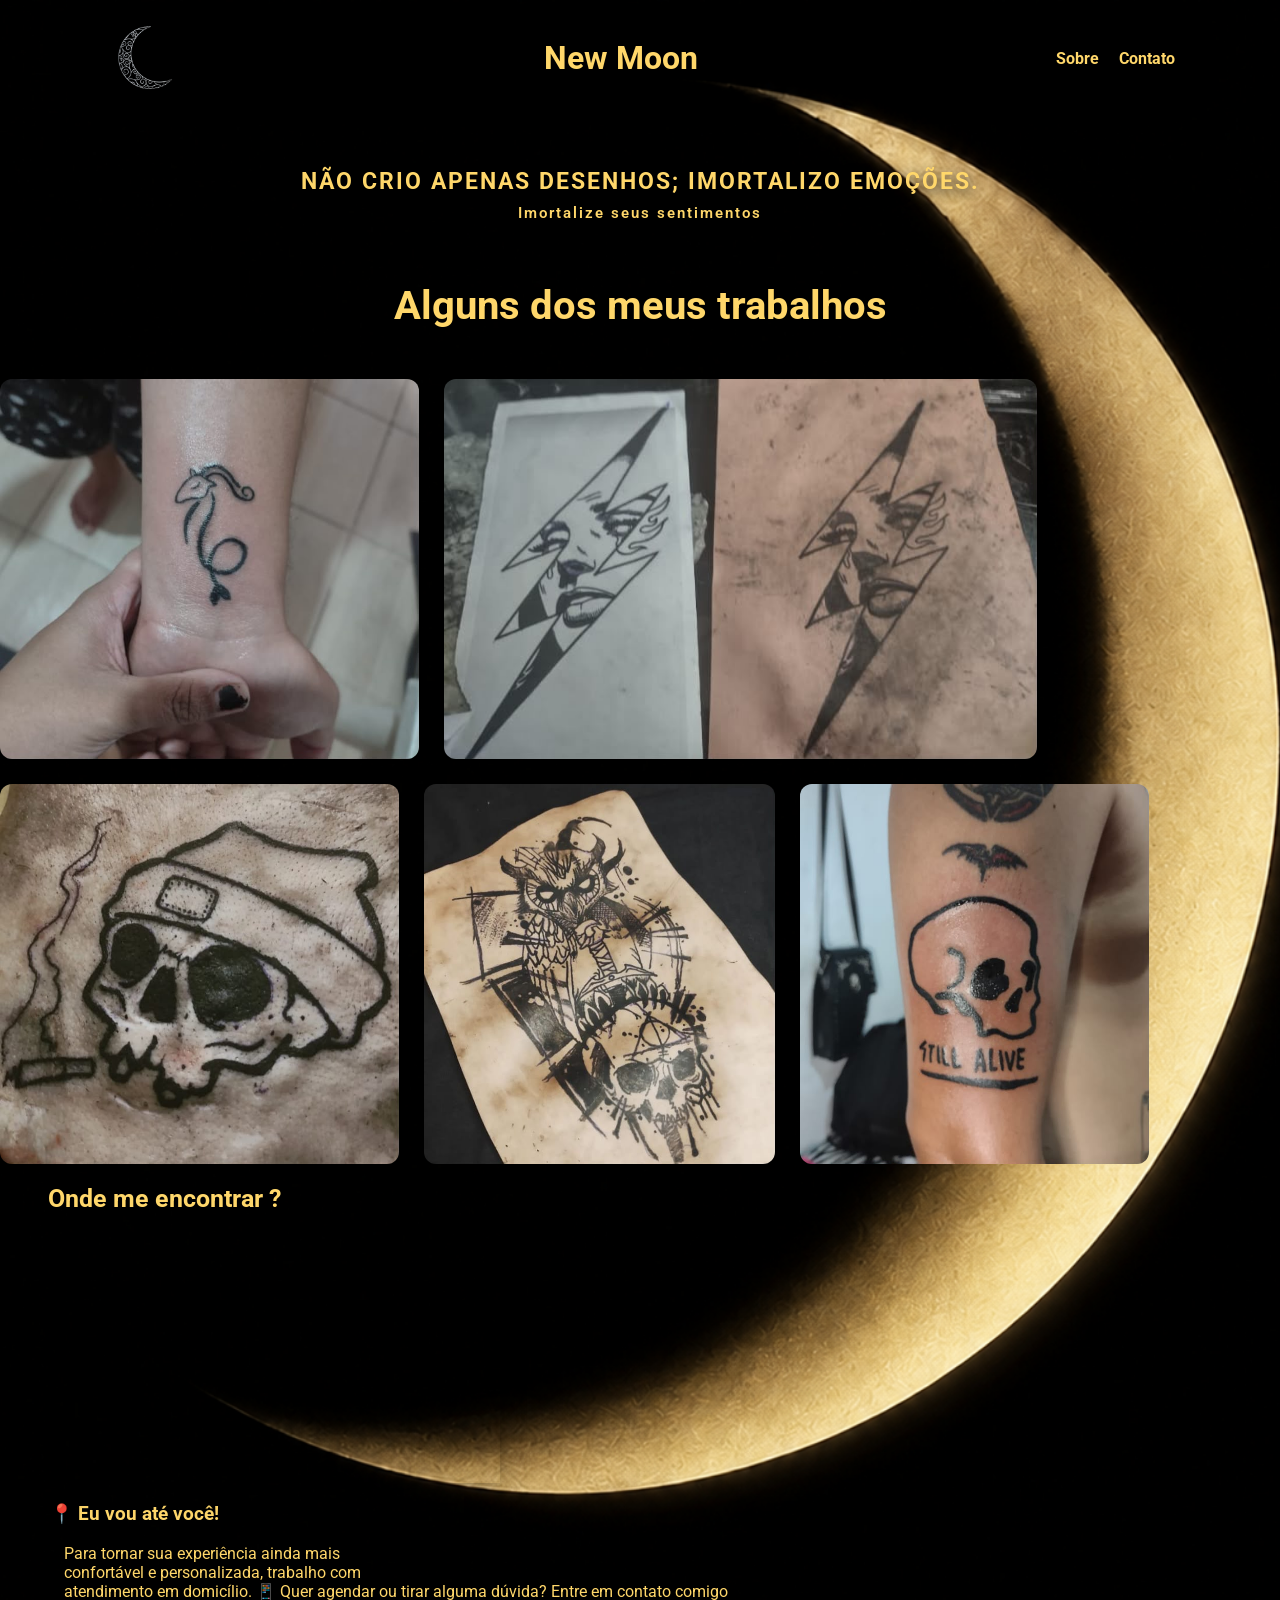
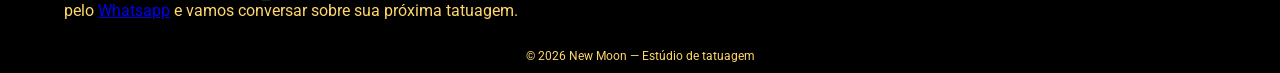
==== index.html @ feb1baa1 "commit inicial" ====
<!DOCTYPE html>
<html lang="pt-BR">

<head>
    <meta charset="UTF-8">
    <meta name="viewport" content="width=
    , initial-scale=1.0">
    <title>New Moon 🌙- Tattoo</title>

    <link rel="preconnect" href="https://fonts.googleapis.com">
    <link rel="preconnect" href="https://fonts.gstatic.com" crossorigin>
    <link
        href="https://fonts.googleapis.com/css2?family=Germania+One&family=Roboto:ital,wght@0,100..900;1,100..900&display=swap"
        rel="stylesheet">

    <link rel="stylesheet" href="./css/reset.css">
    <link rel="stylesheet" href="./css/main.css">
    <link rel="stylesheet" href="./css/header.css">
    <link rel="stylesheet" href="./css/footer.css">

</head>

<body>
    <header class="header">
        <h1 class="logo">
            <a href="./index.html">
                <img src="./images/logo-tipo/lua-branca-removebg-preview.png" alt="logolua">
            </a>
        </h1>
        <h1 class="title-principal">New Moon</h1>
        <nav class="nav-right">
            <ul>
                <li><a href="./paginas/sobre.html">Sobre</a></li>
                <li><a href="https://wa.me/5521990142719" target="_blank">Contato</a></li>
            </ul>
        </nav>

    </header>

    <main class="main">
        <section class="hero">
            <div class="banner-text">
                <h1 class="sub-title">NÃO CRIO APENAS DESENHOS; IMORTALIZO EMOÇÕES.</h1>

                <p class="sub-text">Imortalize seus sentimentos</p>
            </div>
        </section>

        <section class="gallery">
            <h2>Alguns dos meus trabalhos</h2>

            <div class="gallery-grid">

                <figure class="gallery-item">
                    <img src="./images/tattoo/1.jpeg" alt="Tatuagem capricornio no braço">
                </figure>

                <figure class="gallery-item">
                    <img src="./images/tattoo/2.jpeg" alt="Tatuagem raio com rosto">
                </figure>

                <figure class="gallery-item">
                    <img src="./images/tattoo/3.jpeg" alt="Tatuagem caveira">
                </figure>

                <figure class="gallery-item">
                    <img src="./images/tattoo/4.jpeg" alt="Tatuagem coruja em cima de uma caveira">
                </figure>

                <figure class="gallery-item">
                    <img src="./images/tattoo/5.jpeg" alt="Tatuagem caveira com frase still live">
                </figure>

                <div class="lightbox" id="lightbox" aria-hidden="true">
                    <button class="lightbox-close" aria-label="Fechar imagem">&times;</button>
                    <img class="lightbox-image" src="" alt="">+-
                </div>

            </div>
        </section>

        <section class="localization">
            <h3 class="title-local">Onde me encontrar ?</h3>

            <div class="map-container">
                <a class="map-link" href="https://www.google.com/maps/search/?api=1&query=Duque+de+Caxias+RJ+Brasil"
                    target="_blank" rel="noopener noreferrer" aria-label="Abrir no Google Maps">
                </a>

                <iframe title="Mapa de Duque de Caxias"
                    src="https://www.openstreetmap.org/export/embed.html?bbox=-43.83%2C-22.80%2C-43.22%2C-22.57&layer=mapnik"
                    loading="lazy" allowfullscreen referrerpolicy="no-referrer-when-downgrade">
                </iframe>
            </div>

            
                <h3 class="footer-title">📍 Eu vou até você!</h3>

                <p class="text-local">
                Para tornar sua experiência ainda mais 
                confortável e personalizada, trabalho com
                atendimento em domicílio. 📱 Quer agendar ou tirar alguma dúvida? Entre em contato comigo 
                pelo <a href="https://wa.me/5521990142719" target="_blank">Whatsapp</a> e vamos conversar sobre sua próxima tatuagem.
            </p>
        </section>

    </main>

    <footer>
        <div class="container">
            © 2026 New Moon — Estúdio de tatuagem
        </div>
    </footer>



    <script src="./scripts.js"></script>

</body>

</html>
---- css/main.css ----
.hero {
    background: transparent;
    padding: 80px 20px;
    display: flex;
    justify-content: center;
    align-items: center;
}

.galeria {
    background-color: rgba(0, 0, 0, 0.55);
    backdrop-filter: blur(6px);
    border-radius: 20px;
    box-shadow: 0 6px 20px rgba(0, 0, 0, 0.6);
    display: grid;
    grid-template-rows: repeat(auto-fit, minmax(250px, 1fr));
    gap: 20px;
    padding: 20px;
    margin: 40px auto;
    max-width: 1200px;
}

.galeria img {
    width: 600px;
    height: 720px;
    object-fit: cover;
    /* Mantém a proporção da imagem */
    border-radius: 10px;
    transition: transform 0.3s ease;
    cursor: pointer;
}

.galeria img:hover {
    transform: scale(1.05);
}

.main {
    background-image: url("../images/fundo-lua.png");
    background-size: cover;
    background-position: center;
    background-repeat: no-repeat;
    min-height: 100vh;
}

h2 {
    color: #ffd76a;
    display: flex;
    justify-content: center;
}

.gallery h2 {
    color: #ffd76a;
    text-align: center;
    margin-bottom: 50px;
    font-size: 2.5rem;
}

.gallery-grid {
    display: grid;

    grid-template-columns: repeat(auto-fit, minmax(280px, 1fr));

    gap: 25px;
}

.gallery-item {
    overflow: hidden;
    border-radius: 12px;
}

.gallery-item img {
    width: 100%;
    height: 380px;

    object-fit: cover;

    display: block;

    transition: transform .4s ease;
}

.gallery-item:hover img {
    transform: scale(1.08);
}

.gallery-item img {
    cursor: pointer;
}

.lightbox {
    position: fixed;
    inset: 0;
    background: rgba(0, 0, 0, 0.92);
    display: none;
    align-items: center;
    justify-content: center;
    padding: 24px;
    z-index: 1000;
}

.lightbox.active {
    display: flex;
}

body.lightbox-open {
    overflow: hidden;
}

.lightbox-image {
    max-width: 100%;
    max-height: 90vh;
    object-fit: contain;
    border-radius: 16px;
    box-shadow: 0 20px 60px rgba(0, 0, 0, 0.5);
}

.lightbox-close {
    position: absolute;
    top: 20px;
    right: 20px;
    border: none;
    background: #fff;
    color: #111;
    width: 44px;
    height: 44px;
    border-radius: 50%;
    font-size: 1.8rem;
    cursor: pointer;
}

.gallery-grid {
    display: flex;
    flex-wrap: wrap;
    max-width: 1500px;
}

.title-local {
    text-align: left;
    color: #ffd76a;
    margin-top: 1.25rem;
    padding-left: 3rem;
    font-size: 25px;
    font-weight: bold
}

.text-local {
    color: #ffd76a;
    white-space: pre-wrap;
}

.map-container {
    position: relative;
    margin: 20px 0;
    max-width: 500px;
    overflow: hidden;
    box-shadow: 0 8px 24px rgba(0, 0, 0, 0.25);
}

.map-container iframe {
    width: 100%;
    height: 250px;
    border: 0;
    display: block;
    margin-left: 50px;

}

.footer-title {
    color: #ffd76a;
    margin-left: 3.125rem;
}

.map-link {
    position: absolute;
    inset: 0;
    z-index: 2;

}


@media (max-width: 500px) {
    .sub-title {
        font-size: 20px;
        white-space: pre-wrap;
        text-align: center;
    }

    .sub-text {
        font-size: 12px;

    }

    .map-container {
        max-width: 100%;
        margin: 20px;
    }

    .map-container iframe {
        width: 100%;
        margin-left: 0;
        /* Remove o deslocamento */
    }

    .title-local {
        text-align: center;
        padding-right: 20px;
        ;
    }

    .text-local {
        color: #ffd76a;
        text-align: center;
        line-height: 1.6;
    }

    .text-local a {
        color: #ffd76a;
        font-weight: 700;
    }

    .footer-title {
        text-align: center;
    }
}
---- css/header.css ----
.header{
    position: fixed;
    top: 20px;
    left: 50%;
    transform: translateX(-50%);
    width: calc(100% - 210px);
    max-width: 1320px;
    height: 76px;
    border-radius: 28px;
    z-index: 999;
    display: flex;
    justify-content: space-between;
    align-items: center;
    color: #ffd76a;
    background-color: rgba(0,0,0,0.5);
    box-shadow: 0 6px 18px rgba(0,0,0,0.6);
    padding: 0 20px;
}

.logo img,
.logo-svg {
    width: auto;
    height: 80px;
    display: block;
}

.title {
    display: flex;
    align-items: flex-start;
}

.nav-right ul{
    display: flex;
    gap: 1.25rem;
    color: #ffd76a;
    list-style-type: none;
    align-items: center;
    font-weight: bold;
}

/* Forçar cor nos links do menu (inclui visited) */
.nav-right ul a,
.nav-right ul a:visited {
    color: #ffd76a;
    text-decoration: none;

}

.nav-right ul a:hover,
.nav-right ul a:focus {
    color: #ffd76a;
}

.btn {
    display: inline-block;
    cursor: pointer;

}

/* garante espaço abaixo do header fixo */
.hero {
    margin-top: calc(20px + 76px + 12px); /* top do header + altura do header + espaçamento */
    display: flex;
    justify-content: center; /* ou flex-start conforme layout */
    align-items: center;
    padding: 60px 20px;
}

.sub-text {
    text-align: center;
    margin-top: 0.625rem;
}

.banner-text { /* mesma aparência que acima */
    color: #ffd76a;
    font-size: 15px;
    font-weight: 600;
    margin: 0;
    letter-spacing: 2px;
    text-shadow: 0 4px 12px rgba(0,0,0,0.8);
}

@media (max-width: 768px) {
    .header {
        width: calc(100% - 40px);
        height: 60px;
        border-radius: 20px;
        padding: 0 10px;
    }

    .nav-right ul {
        gap: 0.75rem;
        font-size: 14px;
    }

    .hero {
        margin-top: calc(20px + 60px + 12px); /* Ajusta para altura do header menor */
        padding: 40px 10px;
    }

    .banner-text {
        font-size: 14px;
    }

    .logo img{
        width: auto;
        height: 50px;
    }
}
---- css/footer.css ----
body {
    display: flex;
    flex-direction: column;
    min-height: 100vh;
    background-color: black;
}

/* 
  Esta classe deve ser usada em um elemento que envolve o conteúdo principal da sua página,
  entre o header e o footer. Isso fará com que ele se expanda e empurre o footer para baixo.
  Você pode aplicar esta propriedade à sua classe .main existente se ela servir a este propósito.
*/
.content-wrapper {
    flex-grow: 1;
}

footer {
    flex-shrink: 0; /* Impede que o footer encolha */
    color: #ffd76a;
    text-align: center;
    padding: 10px; /* Adiciona um pouco de espaço interno */
    font-size: 12px;
}
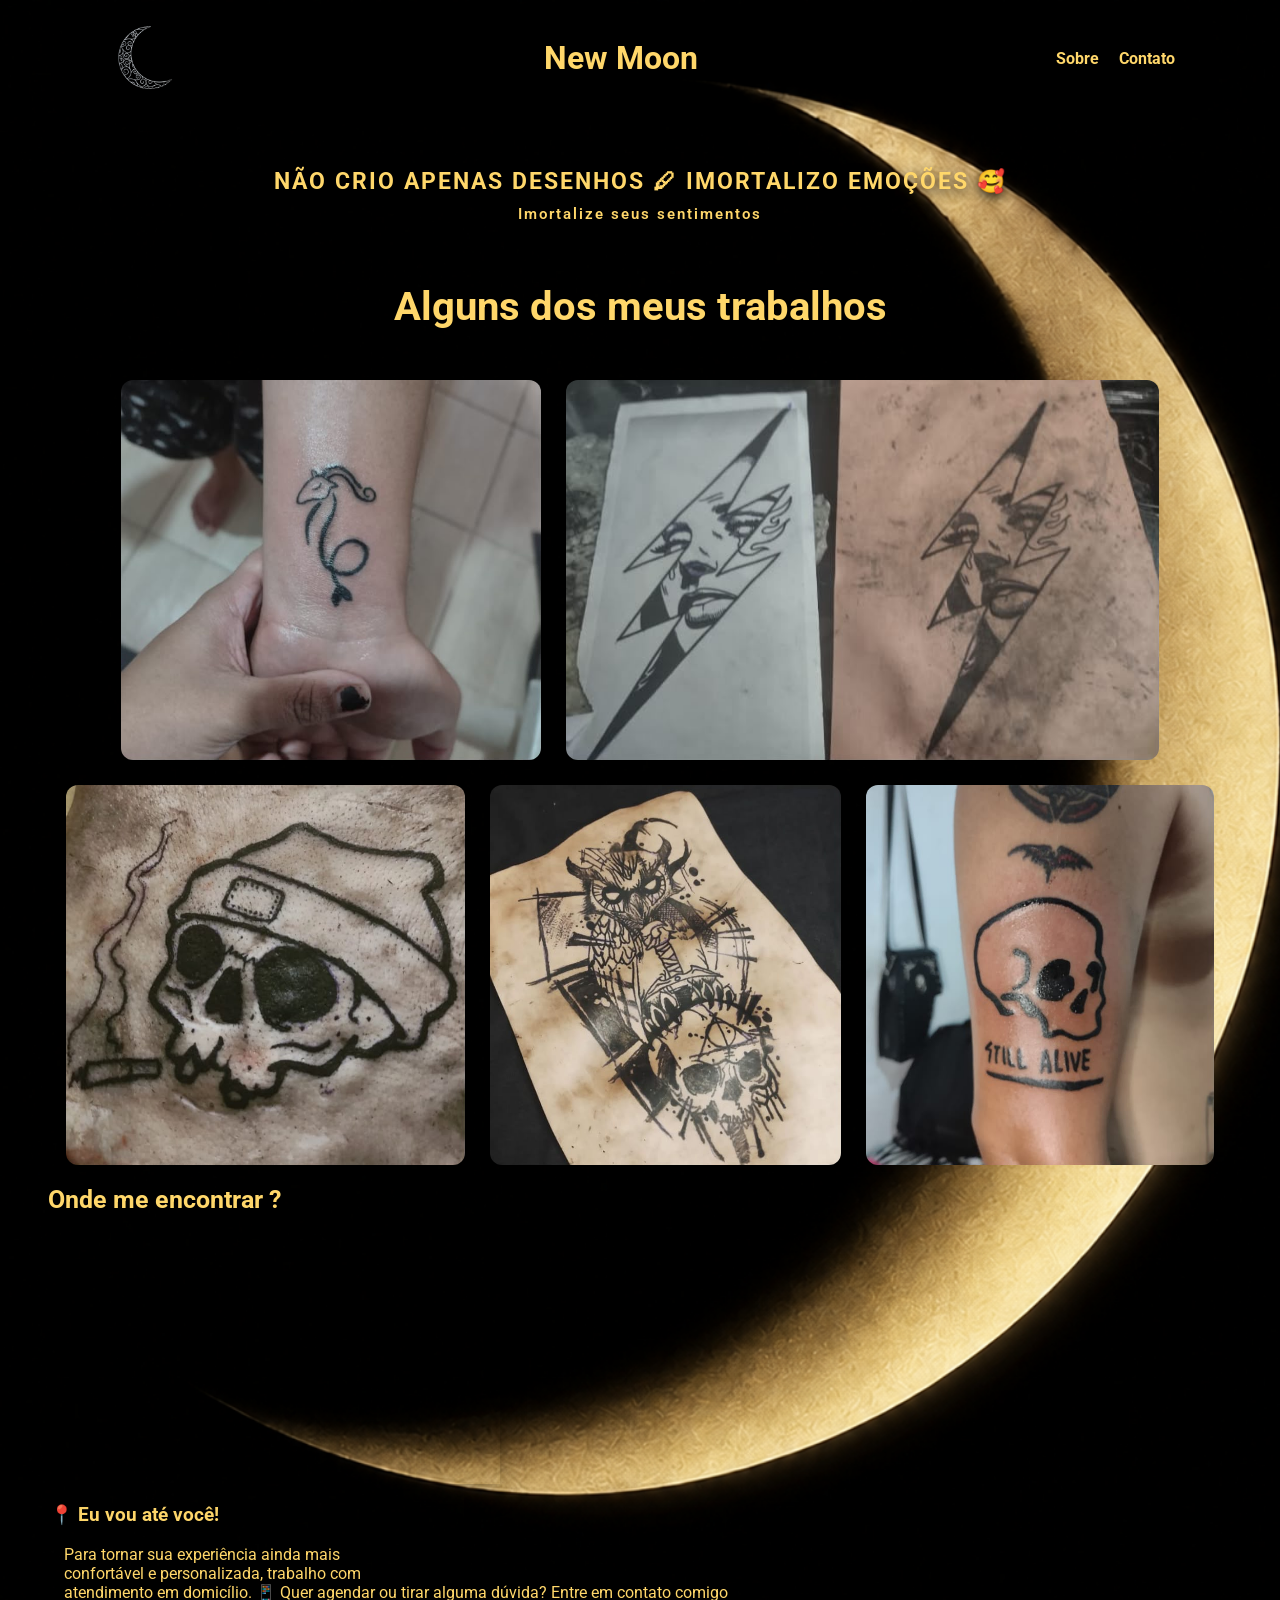
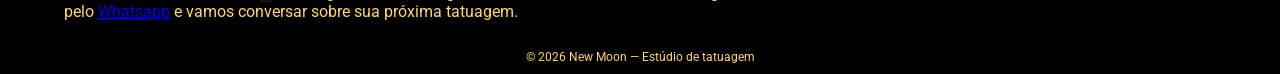
==== commit 54032d25: "feat: Pequenas mudanças nos textos." ====
--- a/index.html
+++ b/index.html
@@ -5,7 +5,7 @@
     <meta charset="UTF-8">
     <meta name="viewport" content="width=
     , initial-scale=1.0">
-    <title>New Moon 🌙- Tattoo</title>
+    <title>New Moon 🌙 Tattoo</title>
 
     <link rel="preconnect" href="https://fonts.googleapis.com">
     <link rel="preconnect" href="https://fonts.gstatic.com" crossorigin>
@@ -40,7 +40,7 @@
     <main class="main">
         <section class="hero">
             <div class="banner-text">
-                <h1 class="sub-title">NÃO CRIO APENAS DESENHOS; IMORTALIZO EMOÇÕES.</h1>
+                <h1 class="sub-title">NÃO CRIO APENAS DESENHOS 🖊 IMORTALIZO EMOÇÕES 🥰</h1>
 
                 <p class="sub-text">Imortalize seus sentimentos</p>
             </div>
--- a/css/main.css
+++ b/css/main.css
@@ -130,7 +130,9 @@
 .gallery-grid {
     display: flex;
     flex-wrap: wrap;
+    justify-content: center;
     max-width: 1500px;
+    margin: 0 auto;
 }
 
 .title-local {
